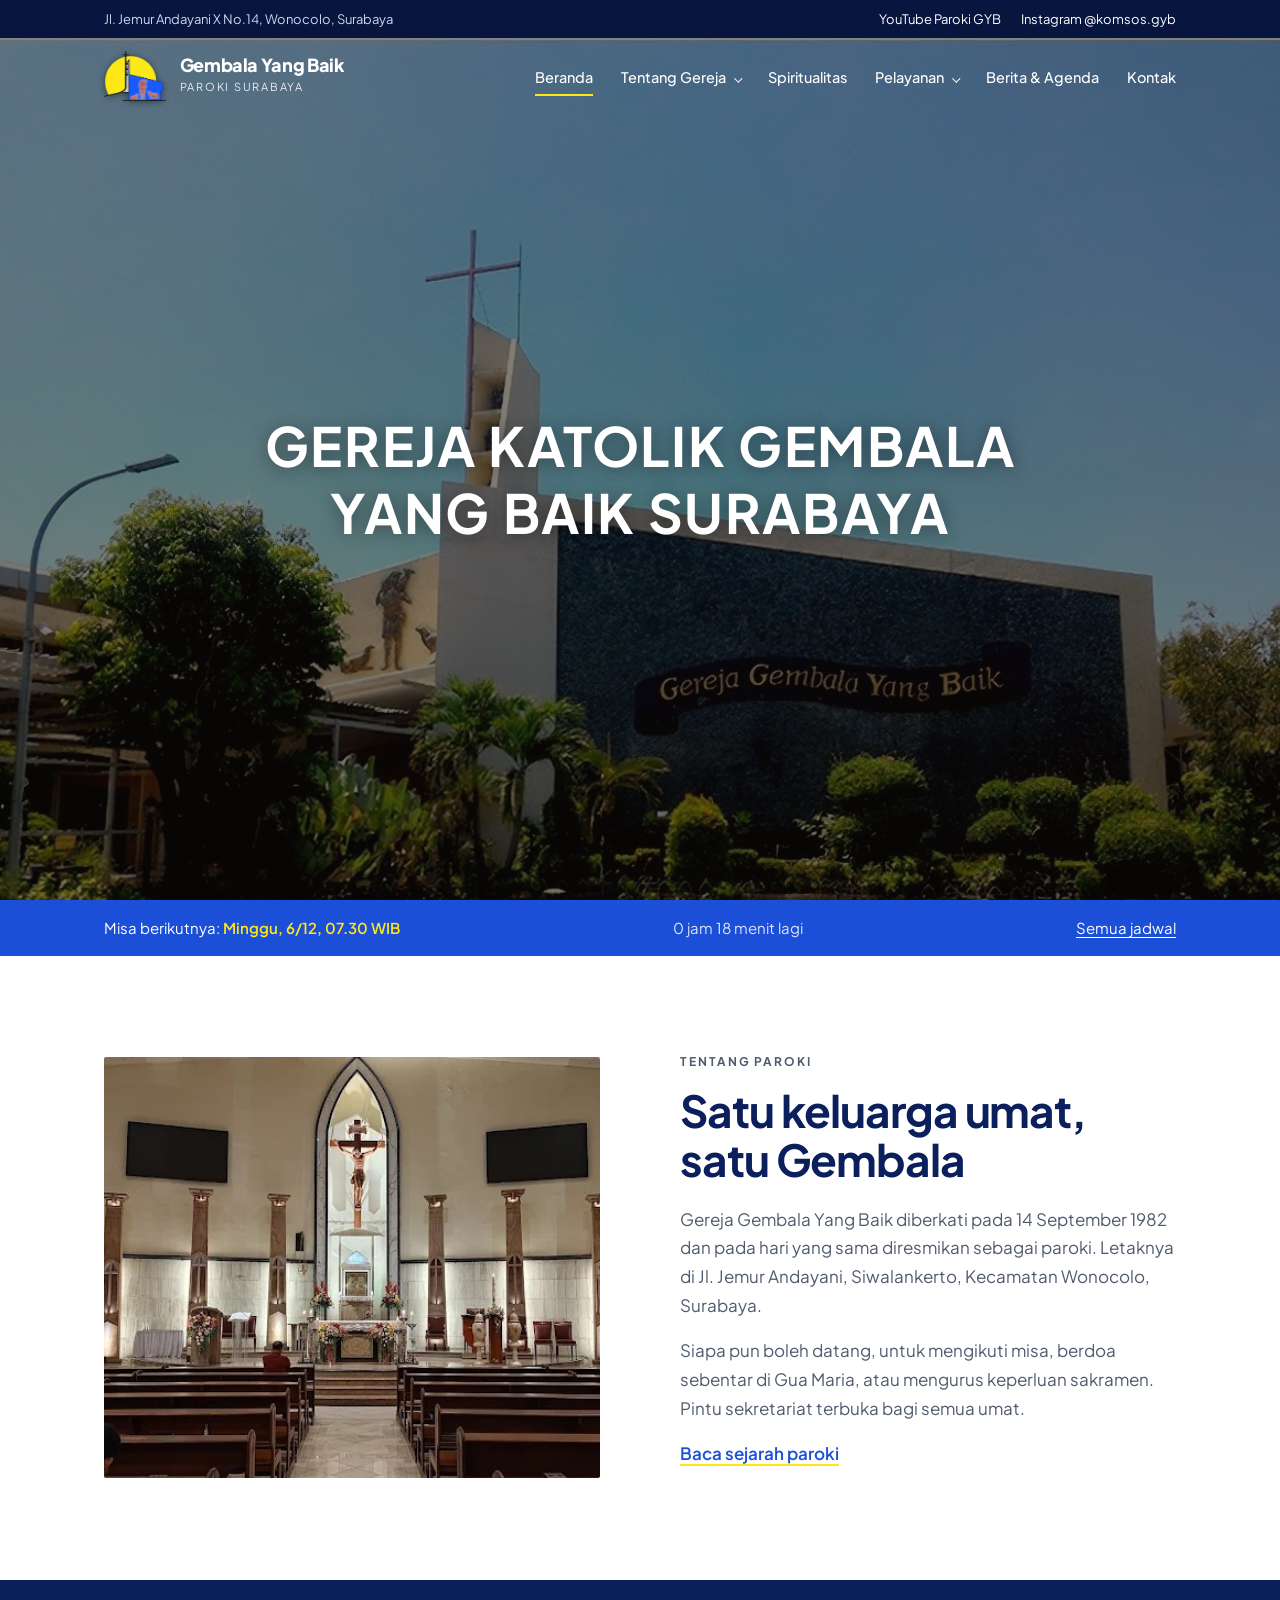
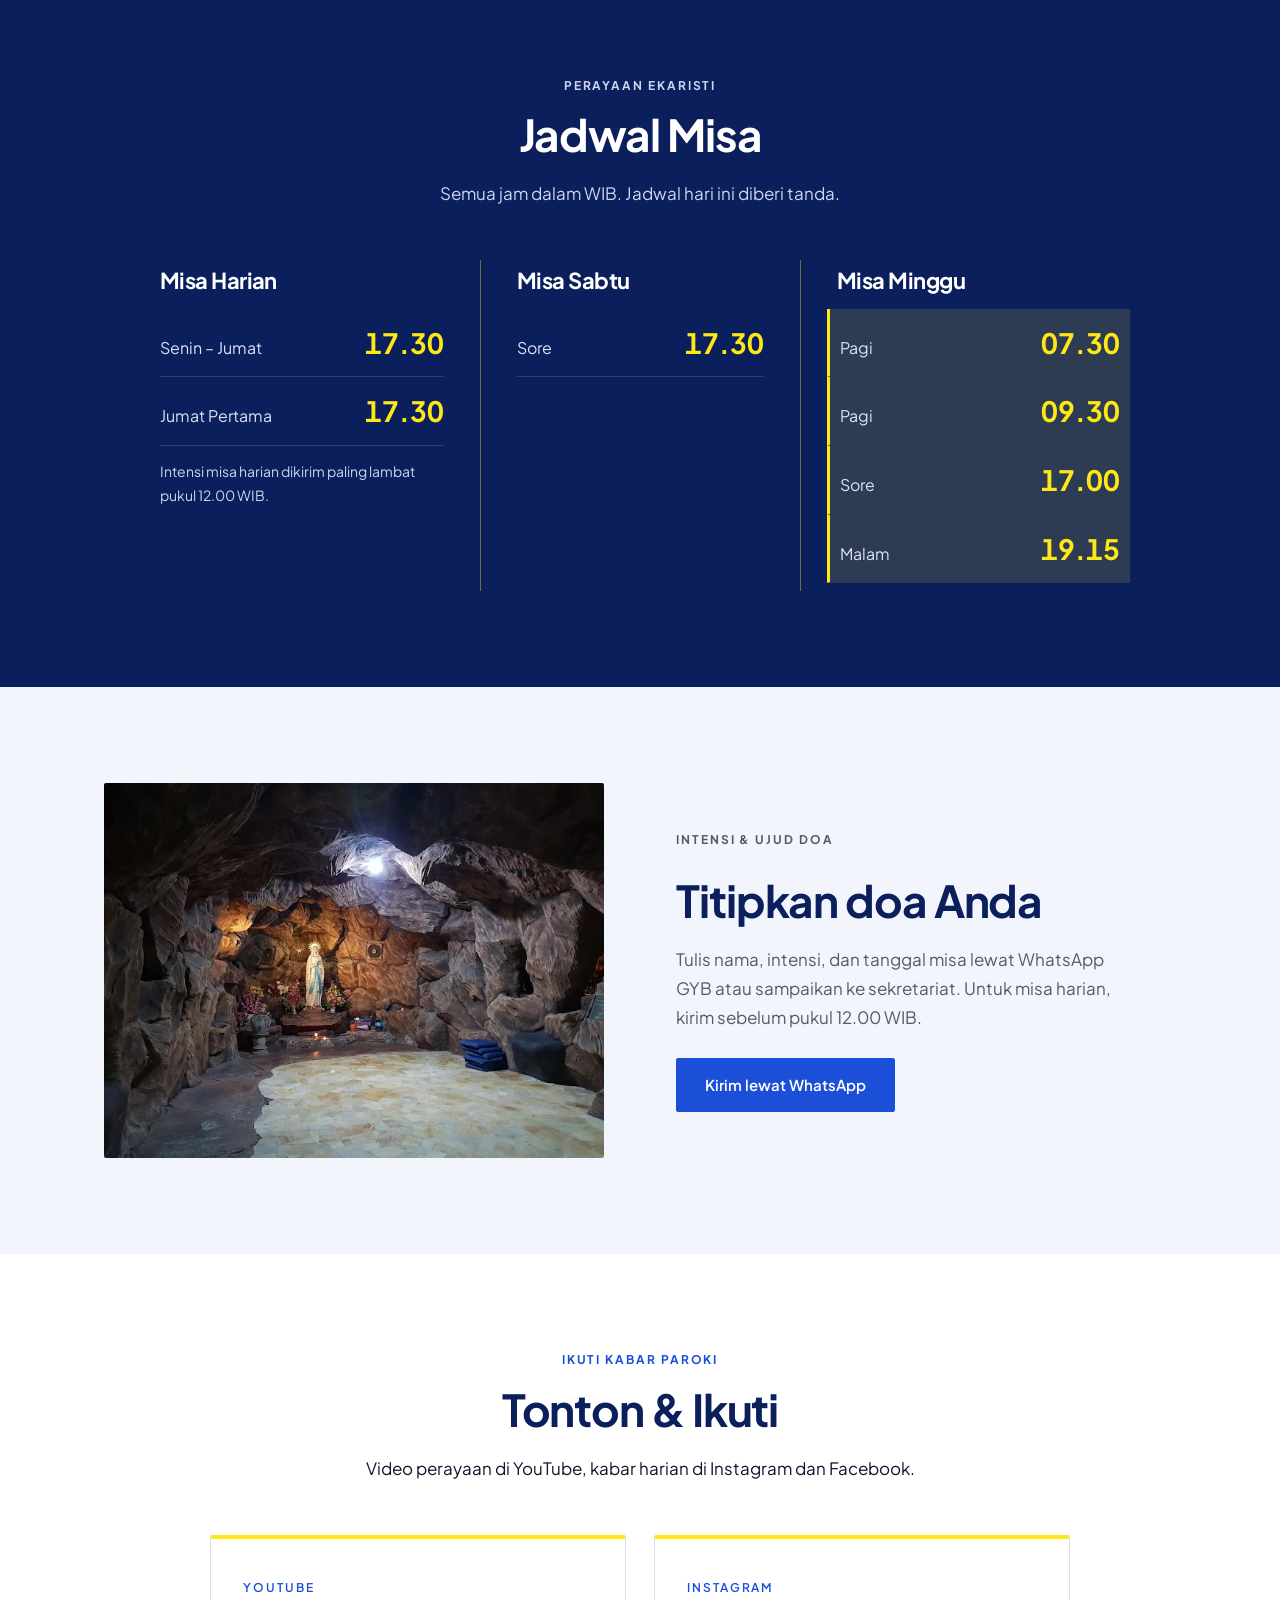
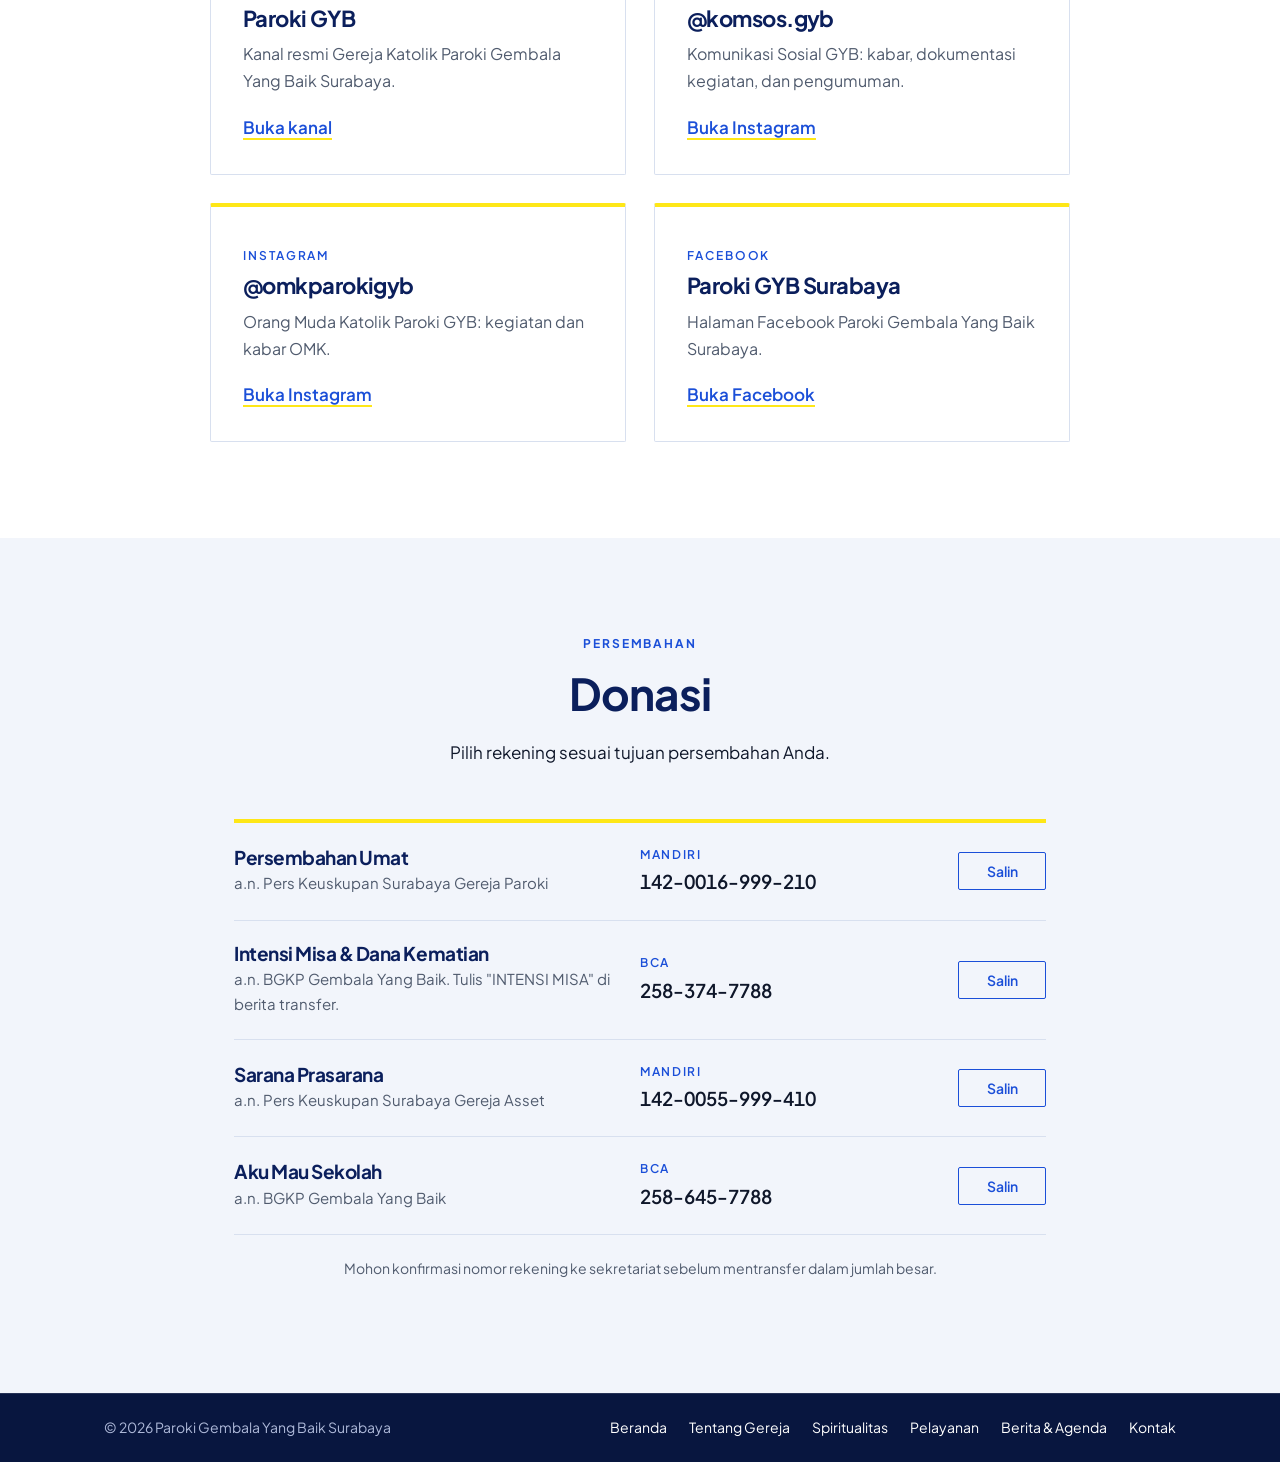
==== index.html @ 30d5506b "Website Paroki Gembala Yang Baik Surabaya Co-Authored-By: Claude Sonnet 5.5 <noreply@anthropic.com> " ====
<!DOCTYPE html>
<html lang="id">
<head>
<meta charset="utf-8">
<meta name="viewport" content="width=device-width, initial-scale=1">
<title>Paroki Gembala Yang Baik Surabaya</title>
<meta name="description" content="Gereja Paroki Gembala Yang Baik, Siwalankerto, Surabaya. Jadwal misa, romo paroki, pelayanan umat, dan kabar paroki.">
<link rel="preconnect" href="https://fonts.googleapis.com">
<link rel="preconnect" href="https://fonts.gstatic.com" crossorigin>
<link href="https://fonts.googleapis.com/css2?family=Plus+Jakarta+Sans:wght@400;500;600;700;800&display=swap" rel="stylesheet">
<link rel="stylesheet" href="css/style.css">
</head>
<body>

<div class="topbar">
  <div class="wrap">
    <span>Jl. Jemur Andayani X No.14, Wonocolo, Surabaya</span>
    <span class="soc"><a href="https://www.youtube.com/@parokigyb" target="_blank" rel="noopener">YouTube Paroki GYB</a><a href="https://www.instagram.com/komsos.gyb/" target="_blank" rel="noopener">Instagram @komsos.gyb</a></span>
  </div>
</div>

<header class="nav on-light">
  <div class="wrap">
    <a href="index.html" class="brand" aria-label="Paroki Gembala Yang Baik, ke beranda">
      <img src="images/logo.png" alt="Logo Paroki Gembala Yang Baik">
      <span><b>Gembala Yang Baik</b><small>Paroki Surabaya</small></span>
    </a>
    <button class="burger" aria-label="Buka menu" aria-expanded="false"><svg viewBox="0 0 24 24"><path fill="none" stroke="currentColor" stroke-width="1.8" d="M3 7h18M3 12h18M3 17h18"/></svg></button>
    <nav id="nav">
      <ul>
        <li><a class="l active" href="index.html">Beranda</a></li>
        <li class="has-sub">
          <a class="l" href="tentang-gereja.html">Tentang Gereja</a>
          <ul class="sub">
            <li><a href="tentang-gereja.html#romo">Romo</a></li>
            <li><a href="tentang-gereja.html#misa">Jadwal Misa</a></li>
            <li><a href="tentang-gereja.html#fasilitas">Fasilitas</a></li>
            <li><a href="tentang-gereja.html#sejarah">Sejarah</a></li>
          </ul>
        </li>
        <li><a class="l" href="spiritualitas.html">Spiritualitas</a></li>
        <li class="has-sub">
          <a class="l" href="pelayanan.html">Pelayanan</a>
          <ul class="sub">
            <li><a href="pelayanan.html#pelayanan">Pelayanan Umat</a></li>
            <li><a href="pelayanan.html#sakramen">Sakramen</a></li>
          </ul>
        </li>
        <li><a class="l" href="berita-agenda.html">Berita &amp; Agenda</a></li>
        <li><a class="l" href="kontak.html">Kontak</a></li>
      </ul>
    </nav>
  </div>
</header>

<main>
<section class="hero" data-nav="dark">
  <img class="banner" src="images/gereja.jpg" alt="Tampak depan Gereja Gembala Yang Baik dengan tulisan nama gereja di dinding batu">
  <div class="wrap">
    <h1>Gereja Katolik Gembala Yang Baik Surabaya</h1>
  </div>
</section>

<section data-nav="dark" class="next">
  <div class="wrap">
    <span>Misa berikutnya: <b id="nt">…</b></span>
    <span id="cd"></span>
    <a href="tentang-gereja.html#misa">Semua jadwal</a>
  </div>
</section>

<section data-nav="light" class="sec tentang" id="tentang">
  <div class="wrap">
    <div class="pics">
      <img src="images/hero.jpg" alt="Panti imam dan salib di Gereja Gembala Yang Baik" loading="lazy">
    </div>
    <div>
      <p class="eyebrow">Tentang paroki</p>
      <h2>Satu keluarga umat,<br>satu Gembala</h2>
      <p>Gereja Gembala Yang Baik diberkati pada 14 September 1982 dan pada hari yang sama diresmikan sebagai paroki. Letaknya di Jl. Jemur Andayani, Siwalankerto, Kecamatan Wonocolo, Surabaya.</p>
      <p>Siapa pun boleh datang, untuk mengikuti misa, berdoa sebentar di Gua Maria, atau mengurus keperluan sakramen. Pintu sekretariat terbuka bagi semua umat.</p>
      <p><a class="link" href="tentang-gereja.html#sejarah">Baca sejarah paroki</a></p>
    </div>
  </div>
</section>

<section data-nav="dark" class="sec misa" id="misa">
  <div class="wrap">
    <div class="head">
      <p class="eyebrow">Perayaan Ekaristi</p>
      <h2>Jadwal Misa</h2>
      <p>Semua jam dalam WIB. Jadwal hari ini diberi tanda.</p>
    </div>
    <div class="cols">
      <div class="col">
        <h3>Misa Harian</h3>
        <ul>
          <li data-d="1,2,3,4,5"><span>Senin – Jumat</span><b>17.30</b></li>
          <li data-d="5"><span>Jumat Pertama</span><b>17.30</b></li>
        </ul>
        <p class="n">Intensi misa harian dikirim paling lambat pukul 12.00 WIB.</p>
      </div>
      <div class="col">
        <h3>Misa Sabtu</h3>
        <ul>
          <li data-d="6"><span>Sore</span><b>17.30</b></li>
        </ul>
      </div>
      <div class="col">
        <h3>Misa Minggu</h3>
        <ul>
          <li data-d="0"><span>Pagi</span><b>07.30</b></li>
          <li data-d="0"><span>Pagi</span><b>09.30</b></li>
          <li data-d="0"><span>Sore</span><b>17.00</b></li>
          <li data-d="0"><span>Malam</span><b>19.15</b></li>
        </ul>
      </div>
    </div>
  </div>
</section>

<section data-nav="light" class="sec doa">
  <div class="wrap">
    <img src="images/gua.jpg" alt="Gua Maria di lingkungan gereja" loading="lazy">
    <div>
      <p class="eyebrow">Intensi &amp; ujud doa</p>
      <h2>Titipkan doa Anda</h2>
      <p>Tulis nama, intensi, dan tanggal misa lewat WhatsApp GYB atau sampaikan ke sekretariat. Untuk misa harian, kirim sebelum pukul 12.00 WIB.</p>
      <a class="btn" href="https://wa.me/6285158713611" target="_blank" rel="noopener">Kirim lewat WhatsApp</a>
    </div>
  </div>
</section>

<section data-nav="light" class="sec media" id="media">
  <div class="wrap">
    <div class="head">
      <p class="eyebrow">Ikuti kabar paroki</p>
      <h2>Tonton &amp; Ikuti</h2>
      <p>Video perayaan di YouTube, kabar harian di Instagram dan Facebook.</p>
    </div>
    <div class="two">
      <a class="mcard" href="https://www.youtube.com/@parokigyb" target="_blank" rel="noopener">
        <small>YouTube</small>
        <h3>Paroki GYB</h3>
        <p>Kanal resmi Gereja Katolik Paroki Gembala Yang Baik Surabaya.</p>
        <span class="link">Buka kanal</span>
      </a>
      <a class="mcard" href="https://www.instagram.com/komsos.gyb/" target="_blank" rel="noopener">
        <small>Instagram</small>
        <h3>@komsos.gyb</h3>
        <p>Komunikasi Sosial GYB: kabar, dokumentasi kegiatan, dan pengumuman.</p>
        <span class="link">Buka Instagram</span>
      </a>
      <a class="mcard" href="https://www.instagram.com/omkparokigyb/" target="_blank" rel="noopener">
        <small>Instagram</small>
        <h3>@omkparokigyb</h3>
        <p>Orang Muda Katolik Paroki GYB: kegiatan dan kabar OMK.</p>
        <span class="link">Buka Instagram</span>
      </a>
      <a class="mcard" href="https://www.facebook.com/parokigybsurabaya" target="_blank" rel="noopener">
        <small>Facebook</small>
        <h3>Paroki GYB Surabaya</h3>
        <p>Halaman Facebook Paroki Gembala Yang Baik Surabaya.</p>
        <span class="link">Buka Facebook</span>
      </a>
    </div>
  </div>
</section>
<section data-nav="light" class="sec" id="donasi">
  <div class="wrap narrow">
    <div class="head">
      <p class="eyebrow">Persembahan</p>
      <h2>Donasi</h2>
      <p>Pilih rekening sesuai tujuan persembahan Anda.</p>
    </div>
    <div class="acc">
      <div class="r">
        <div><h3>Persembahan Umat</h3><p>a.n. Pers Keuskupan Surabaya Gereja Paroki</p></div>
        <div class="no"><small>Mandiri</small>142-0016-999-210</div>
        <button data-copy="1420016999210">Salin</button>
      </div>
      <div class="r">
        <div><h3>Intensi Misa &amp; Dana Kematian</h3><p>a.n. BGKP Gembala Yang Baik. Tulis "INTENSI MISA" di berita transfer.</p></div>
        <div class="no"><small>BCA</small>258-374-7788</div>
        <button data-copy="2583747788">Salin</button>
      </div>
      <div class="r">
        <div><h3>Sarana Prasarana</h3><p>a.n. Pers Keuskupan Surabaya Gereja Asset</p></div>
        <div class="no"><small>Mandiri</small>142-0055-999-410</div>
        <button data-copy="1420055999410">Salin</button>
      </div>
      <div class="r">
        <div><h3>Aku Mau Sekolah</h3><p>a.n. BGKP Gembala Yang Baik</p></div>
        <div class="no"><small>BCA</small>258-645-7788</div>
        <button data-copy="2586457788">Salin</button>
      </div>
    </div>
    <p class="note">Mohon konfirmasi nomor rekening ke sekretariat sebelum mentransfer dalam jumlah besar.</p>
  </div>
</section>
</main>

<footer data-nav="dark">
  <div class="wrap">
    <span>© 2026 Paroki Gembala Yang Baik Surabaya</span>
    <span class="flinks"><a href="index.html">Beranda</a><a href="tentang-gereja.html">Tentang Gereja</a><a href="spiritualitas.html">Spiritualitas</a><a href="pelayanan.html">Pelayanan</a><a href="berita-agenda.html">Berita &amp; Agenda</a><a href="kontak.html">Kontak</a></span>
  </div>
</footer>


<script src="js/script.js" defer></script>
</body>
</html>
---- css/style.css ----
:root{
  --ivory:#ffffff; --cream:#f2f5fb; --blue:#1b4fd8; --navy:#0b1f5c; --navy-d:#08163f;
  --gold:#1b4fd8; --gold-l:#fee717; --ink:#0f172a; --grey:#505b6e; --rule:#d8e0ef;
  --max:1120px;
}
*{box-sizing:border-box;margin:0;padding:0}
html{scroll-behavior:smooth;scroll-padding-top:80px}
body{font-family:"Plus Jakarta Sans",system-ui,sans-serif;color:var(--ink);background:var(--ivory);line-height:1.7;font-size:17px}
img{max-width:100%;display:block}
a{color:inherit}
.wrap{max-width:var(--max);margin:0 auto;padding:0 24px}
.wrap.narrow{max-width:860px}
h1,h2,h3{font-family:"Plus Jakarta Sans",system-ui,sans-serif;font-weight:700;line-height:1.12;letter-spacing:-.025em;color:var(--navy)}
h2{font-size:clamp(30px,4vw,44px);margin-bottom:20px}
h3{font-size:22px}
p{margin-bottom:16px}
.sec{padding:96px 0}
.eyebrow{font-size:12px;font-weight:700;letter-spacing:.16em;text-transform:uppercase;color:var(--gold);margin-bottom:14px}
.head{text-align:center;max-width:560px;margin:0 auto 52px}
.btn{display:inline-block;padding:13px 28px;background:var(--blue);color:#fff;font-weight:600;font-size:15px;text-decoration:none;border:1px solid var(--blue);border-radius:2px;cursor:pointer;font-family:inherit;transition:background .2s}
.btn:hover{background:var(--navy);border-color:var(--navy)}
.btn.out{background:transparent;color:var(--blue)}
.btn.out:hover{background:var(--blue);border-color:var(--blue);color:#fff}
.link{font-weight:600;color:var(--blue);text-decoration:none;border-bottom:2px solid var(--gold-l)}
.link:hover{border-bottom-width:2px}
:focus-visible{outline:3px solid var(--gold);outline-offset:3px}

/* header */
header.nav{position:sticky;top:0;z-index:50;background:transparent;margin-bottom:-76px;transition:background .25s,box-shadow .25s}
header.nav.solid{background:rgba(27,79,216,.94);-webkit-backdrop-filter:blur(10px);backdrop-filter:blur(10px)}
header.nav .wrap{display:flex;align-items:center;justify-content:space-between;height:76px}
.brand{display:flex;align-items:center;gap:14px;text-decoration:none}
.brand img{height:50px;width:auto}
.brand b{font-family:"Plus Jakarta Sans",system-ui,sans-serif;font-weight:800;font-size:18px;letter-spacing:-.02em;line-height:1;color:var(--navy);display:block}
.brand small{display:block;font-size:11px;letter-spacing:.16em;text-transform:uppercase;color:var(--grey);margin-top:4px}
nav ul{display:flex;gap:22px;list-style:none;align-items:center}
nav a.l{font-size:14.5px;font-weight:500;text-decoration:none;padding:6px 0;border-bottom:1px solid transparent}
nav a.l:hover{border-color:var(--gold)}
nav a.don{padding:9px 20px;font-weight:700;font-size:15px;text-decoration:none;background:var(--gold-l);border:1px solid var(--gold-l);color:#0b0b0b;border-radius:2px}
nav a.don:hover{background:#0b0b0b;border-color:#0b0b0b;color:var(--gold-l)}
.burger{display:none;background:none;border:1px solid var(--rule);width:44px;height:44px;cursor:pointer;color:var(--navy);align-items:center;justify-content:center}
.burger svg{width:22px;height:22px}

/* hero */
/* next mass */
.next{background:var(--blue);color:#fff;font-size:15px}
.next .wrap{display:flex;justify-content:space-between;gap:16px;align-items:center;padding-top:15px;padding-bottom:15px;flex-wrap:wrap}
.next b{color:var(--gold-l);font-weight:600}
.next a{color:#fff;text-underline-offset:3px}
#cd{opacity:.85}

/* tentang */
.tentang .wrap{display:grid;grid-template-columns:1fr 1fr;gap:80px;align-items:center}
.tentang .pics{display:block}
.tentang .pics img{width:100%;object-fit:cover;border-radius:2px}
.tentang .pics img{aspect-ratio:4/3.4}
.tentang p{color:var(--grey);max-width:500px}

/* misa */
.misa{background:var(--navy);color:#fff}
.misa .head h2,.misa .col h3{color:#fff}
.misa .head p{color:#cdd6ee}
.cols{display:grid;grid-template-columns:repeat(3,1fr);max-width:960px;margin:0 auto}
.col{padding:8px 36px;border-left:1px solid rgba(254,231,23,.4)}
.col:first-child{border-left:0;padding-left:0}
.col:last-child{padding-right:0}
.col h3{margin-bottom:16px}
.col ul{list-style:none}
.col li{display:flex;justify-content:space-between;align-items:baseline;padding:10px 0;border-bottom:1px solid rgba(255,255,255,.15)}
.col li span{font-size:16px;color:#dbe2f5}
.col li b{font-family:"Plus Jakarta Sans",system-ui,sans-serif;font-weight:700;font-size:28px;color:var(--gold-l);font-variant-numeric:lining-nums tabular-nums}
.col li.today{background:rgba(254,231,23,.14);margin:0 -10px;padding:10px;border-bottom-color:transparent;border-left:3px solid var(--gold-l)}
.col .n{font-size:14px;color:#cdd6ee;margin:14px 0 0}

/* romo */
.romo{background:var(--cream)}
.romo-grid{display:grid;grid-template-columns:repeat(2,1fr);gap:32px;max-width:760px;margin:0 auto}
.rm{margin:0;background:#fff;border:1px solid var(--rule);border-top:4px solid var(--gold-l)}
.rm img{width:100%;aspect-ratio:4/4.6;object-fit:cover;object-position:50% 18%}
.rm figcaption{padding:20px 22px 24px}
.rm b{display:block;font-size:19px;line-height:1.3;color:var(--navy);letter-spacing:-.01em}
.rm span{display:block;font-size:14px;color:var(--grey);margin-top:6px}

/* fasilitas */
.fgrid{display:grid;grid-template-columns:repeat(3,1fr);gap:28px}
.fgrid img{width:100%;aspect-ratio:4/3;object-fit:cover;border-radius:2px;margin-bottom:16px}
.fgrid p{color:var(--grey);font-size:16px;margin:0}

/* spiritualitas */
.spirit{background:#fff}
.spirit .wrap{display:grid;grid-template-columns:1.2fr 1fr;gap:72px;align-items:start}
.spirit p{color:var(--grey)}
.prio-h{margin-bottom:16px}
.prio{list-style:none;border-top:4px solid var(--gold-l)}
.prio li{display:flex;gap:18px;align-items:baseline;padding:18px 0;border-bottom:1px solid var(--rule)}
.prio b{font-size:28px;color:var(--blue);min-width:28px}
.prio span{font-size:18px;font-weight:600;color:var(--navy)}

/* pelayanan */
.grid3{display:grid;grid-template-columns:repeat(3,1fr);gap:48px}
.grid3 article{border-top:4px solid var(--gold-l);padding-top:24px}
.grid3 h3{margin-bottom:12px}
.grid3 p{color:var(--grey);font-size:16px}

/* sejarah */
.sejarah{background:var(--cream)}
.sejarah .wrap{display:grid;grid-template-columns:.85fr 1.15fr;gap:80px}
.sejarah p{color:var(--grey);max-width:380px}
.tl{list-style:none}
.tl li{display:grid;grid-template-columns:170px 1fr;gap:24px;padding:22px 0;border-top:1px solid var(--rule)}
.tl li:last-child{border-bottom:1px solid var(--rule)}
.tl b{font-family:"Plus Jakarta Sans",system-ui,sans-serif;font-weight:700;font-size:18px;line-height:1.2;color:var(--navy)}
.tl span{color:var(--grey)}

/* doa */
.doa .wrap{display:grid;grid-template-columns:1fr 1fr;gap:72px;align-items:center}
.doa img{width:100%;aspect-ratio:4/3;object-fit:cover;border-radius:2px}
.doa p{color:var(--grey);max-width:460px;margin-bottom:26px}

/* donasi */
.acc{border-top:4px solid var(--gold-l)}
.acc .r{display:grid;grid-template-columns:1.3fr 1fr auto;gap:24px;align-items:center;padding:22px 0;border-bottom:1px solid var(--rule)}
.acc h3{font-size:19px}
.acc p{font-size:15px;color:var(--grey);margin:2px 0 0}
.acc .no{font-size:19px;font-weight:600;font-variant-numeric:tabular-nums}
.acc .no small{display:block;font-size:12px;letter-spacing:.14em;text-transform:uppercase;font-weight:600;color:var(--gold)}
.acc button{background:transparent;color:var(--blue);border:1px solid var(--blue);border-radius:2px;padding:9px 18px;font:600 14px "Plus Jakarta Sans",sans-serif;cursor:pointer;min-width:88px}
.acc button:hover{background:var(--blue);color:#fff}
.note{font-size:14px;color:var(--grey);margin-top:22px;text-align:center}

/* kontak */
.kontak{background:var(--navy-d);color:#fff}
.kontak h2,.kontak h3{color:#fff}
.kontak .wrap{display:grid;grid-template-columns:1.3fr 1fr;gap:72px}
.kontak dl{display:grid;grid-template-columns:110px 1fr;gap:12px 16px;margin-bottom:28px}
.kontak dt{color:var(--gold-l);font-weight:600}
.kontak .link{color:#fff;border-color:var(--gold-l)}
.mapbox{position:relative;min-height:380px;border:1px solid rgba(254,231,23,.4);background:#0e2358}
.mapbox iframe{display:none;width:100%;height:100%;min-height:380px;border:0}
.mapbox.live iframe{display:block}
.mapbox.live .mapfb{display:none}
.mapfb{min-height:380px;display:flex;flex-direction:column;align-items:center;justify-content:center;text-align:center;padding:32px;gap:8px;color:var(--gold-l)}
.mapfb h3{color:#fff;margin-top:6px}
.mapfb p{color:#cdd6ee;margin-bottom:12px}
.mapfb .btn{background:var(--gold-l);border-color:var(--gold-l);color:#0b0b0b;font-weight:700}
.mapfb .btn:hover{background:#fff;border-color:#fff}
.kontak dd a{color:#fff;text-underline-offset:3px}
footer{background:var(--navy-d);color:#aeb9d9;font-size:14px;border-top:1px solid rgba(255,255,255,.12);padding:22px 0}
footer .wrap{display:flex;justify-content:space-between;gap:16px;flex-wrap:wrap}
footer a{color:#fff}

@media (max-width:900px){
  .sec{padding:64px 0}
  .tentang .wrap,.sejarah .wrap,.doa .wrap,.kontak .wrap{grid-template-columns:1fr;gap:44px}
    .cols{grid-template-columns:1fr}
  .col{border-left:0;padding:22px 0;border-bottom:1px solid rgba(254,231,23,.4)}
  .col:last-child{border-bottom:0}
  .grid3{grid-template-columns:1fr;gap:36px}
  .tl li{grid-template-columns:1fr;gap:4px}
  .acc .r{grid-template-columns:1fr;gap:10px}
  .acc .r button{justify-self:start}
  
  .romo ul{gap:36px;flex-direction:column}
}
@media (max-width:480px){.wrap{padding:0 18px}.brand b{font-size:20px}.kontak dl{grid-template-columns:1fr;gap:2px 0}.kontak dd{margin-bottom:12px}}
@media (prefers-reduced-motion:reduce){html{scroll-behavior:auto}}

/* topbar */
.topbar{background:var(--navy-d);color:#cdd6ee;font-size:13px}
.topbar .wrap{display:flex;justify-content:space-between;gap:16px;padding-top:8px;padding-bottom:8px;flex-wrap:wrap}
.topbar .soc{display:flex;gap:20px}
.topbar a{color:#fff;text-decoration:none}
.topbar a:hover{text-decoration:underline;text-underline-offset:3px}

/* media */
.media{background:#fff}
.two{display:grid;grid-template-columns:1fr 1fr;gap:28px;max-width:860px;margin:0 auto}
.mcard{display:block;text-decoration:none;background:var(--ivory);border:1px solid var(--rule);border-top:4px solid var(--gold-l);padding:32px;border-radius:2px;transition:transform .2s,box-shadow .2s}
.mcard:hover{transform:translateY(-3px);box-shadow:0 10px 24px rgba(20,48,122,.12)}
.mcard small{font-size:12px;letter-spacing:.16em;text-transform:uppercase;font-weight:600;color:var(--gold)}
.mcard h3{margin:6px 0 10px}
.mcard p{color:var(--grey);font-size:16px;margin-bottom:18px}

/* tombol melayang */
.fab{position:fixed;right:20px;bottom:20px;z-index:40;background:var(--gold-l);color:#0b0b0b;text-decoration:none;font-weight:600;font-size:14px;padding:12px 20px;border-radius:999px;border:1px solid #0b0b0b;box-shadow:0 6px 18px rgba(11,31,92,.3)}
.fab:hover{background:#fff}
@media (max-width:900px){.two{grid-template-columns:1fr}.topbar .wrap>span:first-child{display:none}.topbar .wrap{justify-content:center}}
@media (prefers-reduced-motion:reduce){.mcard{transition:none}}

/* navbar transparan di atas banner */
header.nav .brand b{color:#fff}
header.nav .brand small{color:#e6ebf8}
header.nav .brand img{filter:drop-shadow(0 1px 3px rgba(0,0,0,.45))}
header.nav nav a.l{color:#fff;text-shadow:0 1px 3px rgba(0,0,0,.45)}
header.nav nav a.don{color:#0b0b0b;border-color:var(--gold-l)}
header.nav nav a.don:hover{background:#fff;border-color:#fff;color:#0b0b0b}
header.nav .burger{color:#fff;border-color:rgba(255,255,255,.7)}


@media (max-width:900px){
  .romo-grid,.fgrid,.spirit .wrap{grid-template-columns:1fr;gap:28px}
  .spirit .wrap{gap:36px}
}
@media (max-width:480px){.mapbox,.mapbox iframe{min-height:300px}}

/* navigasi rapi */
nav ul{gap:28px}
nav a.l{white-space:nowrap;text-shadow:none;padding:8px 0;border-bottom:2px solid transparent}
nav a.l:hover{border-bottom-color:rgba(254,231,23,.7)}
nav a.l.active{border-bottom-color:var(--gold-l)}
nav a.don{white-space:nowrap}
@media (max-width:1080px){
  .burger{display:flex}
  nav{position:absolute;left:0;right:0;top:76px;background:var(--navy-d);display:none;box-shadow:0 12px 24px rgba(0,0,0,.25)}
  nav.open{display:block}
  nav ul{flex-direction:column;align-items:stretch;gap:0;padding:6px 24px 22px}
  nav a.l,header.nav nav a.l{display:block;padding:15px 0;border-bottom:1px solid rgba(255,255,255,.14);color:#fff}
  nav a.l.active{border-bottom-color:rgba(255,255,255,.14);color:var(--gold-l)}
  nav a.don{display:block;margin-top:18px;text-align:center}
}
header.nav nav a.l{text-shadow:none}

/* dropdown */
nav li.has-sub{position:relative}
nav li.has-sub>a.l::after{content:"";display:inline-block;margin-left:8px;border:solid currentColor;border-width:0 1.6px 1.6px 0;padding:2.4px;transform:rotate(45deg) translateY(-2px)}
nav .sub{position:absolute;top:100%;left:-18px;min-width:210px;background:var(--navy-d);list-style:none;padding:8px 0;display:none;border-top:3px solid var(--gold-l);box-shadow:0 14px 28px rgba(0,0,0,.28)}
nav li.has-sub:hover>.sub,nav li.has-sub:focus-within>.sub{display:block}
nav .sub a{display:block;padding:11px 22px;color:#fff;text-decoration:none;font-size:14.5px;white-space:nowrap}
nav .sub a:hover,nav .sub a:focus-visible{background:rgba(255,255,255,.1);color:var(--gold-l)}

/* sakramen */
.sgrid{display:grid;grid-template-columns:repeat(4,1fr);gap:28px}
.sgrid article{border-top:4px solid var(--gold-l);padding-top:22px}
.sgrid h3{margin-bottom:10px;font-size:20px}
.sgrid p{color:var(--grey);font-size:16px;margin-bottom:14px}
.sakramen{background:#fff}
@media (max-width:1080px){
  nav{background:var(--navy)}
  nav li.has-sub>a.l::after{display:none}
  nav .sub{position:static;display:block;background:none;border:0;box-shadow:none;padding:0 0 6px 16px;min-width:0}
  nav .sub a{padding:11px 0;font-size:14px;color:#d6defa;border-bottom:1px solid rgba(255,255,255,.1)}
  nav li.has-sub>a.l{border-bottom:0;padding-bottom:6px}
}
@media (max-width:900px){.sgrid{grid-template-columns:1fr 1fr;gap:32px 24px}}
@media (max-width:560px){.sgrid{grid-template-columns:1fr}}

/* selang-seling latar bagian */
.pelayanan,.doa,#donasi{background:var(--cream)}

/* ruang adorasi */
.adorasi{margin-top:64px;background:var(--navy);color:#fff;display:grid;grid-template-columns:280px 1.4fr 1fr;gap:48px;padding:48px;border-top:4px solid var(--gold-l)}
.adorasi .eyebrow{color:var(--gold-l)}
.adorasi h3{color:#fff;font-size:28px;margin-bottom:16px}
.adorasi .verse{font-size:18px;line-height:1.6;color:#e3e9fb;border-left:3px solid var(--gold-l);padding-left:18px;margin-bottom:26px}
.adorasi cite{display:block;font-style:normal;font-size:14px;font-weight:600;color:var(--gold-l);margin-top:6px}
.adorasi h4{font-size:13px;letter-spacing:.14em;text-transform:uppercase;color:var(--gold-l);margin-bottom:10px}
.rules{margin-left:20px;color:#dbe2f5}
.rules li{padding:4px 0 4px 6px}
.adinfo{align-self:center;display:grid;gap:6px}
.adinfo dt{font-size:13px;letter-spacing:.14em;text-transform:uppercase;font-weight:700;color:var(--gold-l)}
.adinfo dd{font-size:16px;color:#dbe2f5;padding-bottom:18px;margin-bottom:6px;border-bottom:1px solid rgba(255,255,255,.18)}
.adinfo dd:last-child{border:0;margin:0;padding:0}
.adinfo dd b{font-size:26px;color:#fff;letter-spacing:-.01em}
@media (max-width:900px){.adorasi{grid-template-columns:1fr;gap:32px;padding:32px 24px}}

/* ===== navbar adaptif: transparan, warna mengikuti halaman di bawahnya ===== */
html{scroll-padding-top:96px}
header.nav{background:var(--nav-bg,transparent);transition:background .3s ease,color .3s ease}
header.nav.scrolled{-webkit-backdrop-filter:blur(10px);backdrop-filter:blur(10px)}
header.nav.on-light .brand b{color:var(--navy)}
header.nav.on-light .brand small{color:var(--grey)}
header.nav.on-light .brand img{filter:none}
header.nav.on-light .burger{color:var(--navy);border-color:rgba(11,31,92,.35)}
@media (min-width:1081px){
  header.nav.on-light nav a.l{color:var(--navy)}
  header.nav.on-light nav a.l:hover{border-bottom-color:var(--blue)}
  header.nav.on-light nav a.l.active{border-bottom-color:var(--blue)}
}
header.nav.open{background:var(--navy)}
header.nav.open .brand b{color:#fff}
header.nav.open .brand small{color:#cdd6ee}
header.nav.open .burger{color:#fff;border-color:rgba(255,255,255,.6)}

/* header halaman dalam */
.pagehero{background:var(--blue);color:#fff;padding:calc(76px + 56px) 0 52px;border-bottom:4px solid var(--gold-l)}
.pagehero .crumb{font-size:13px;font-weight:600;letter-spacing:.04em;color:#d6defa;margin-bottom:12px}
.pagehero .crumb a{color:#fff;text-decoration:none;border-bottom:1px solid rgba(255,255,255,.4)}
.pagehero .crumb span{margin:0 6px;opacity:.7}
.pagehero h1{color:#fff;font-size:clamp(36px,5.2vw,58px);margin-bottom:12px}
.pagehero .pdesc{max-width:560px;font-size:18px;color:#e3e9fb;margin:0}
.chips{display:flex;flex-wrap:wrap;gap:10px;margin-top:26px}
.chips a{padding:9px 18px;border:1px solid rgba(255,255,255,.55);color:#fff;text-decoration:none;font-size:14px;font-weight:600;border-radius:2px}
.chips a:hover{background:var(--gold-l);border-color:var(--gold-l);color:#0b0b0b}
footer .flinks{display:flex;flex-wrap:wrap;gap:6px 22px}
footer .flinks a{text-decoration:none;color:#fff}
footer .flinks a:hover{text-decoration:underline}

.kontak .sub-note{font-size:13px;color:#aeb9d9}

/* hero layar penuh dengan judul di tengah */
.hero{position:relative;display:flex;align-items:center;justify-content:center;text-align:center;min-height:max(540px,calc(100vh - 38px));background:#1a120a;overflow:hidden}
.hero .banner{position:absolute;inset:0;width:100%;height:100%;object-fit:cover;object-position:50% 70%}
.hero::before{content:"";position:absolute;inset:0;z-index:1;background:linear-gradient(rgba(14,10,7,.5),rgba(14,10,7,.55))}
.hero .wrap{position:relative;z-index:2;padding-top:110px;padding-bottom:90px}
.hero h1{color:#fff;font-size:clamp(28px,4.4vw,54px);text-transform:uppercase;letter-spacing:.03em;line-height:1.25;text-wrap:balance;max-width:1000px;margin:0 auto;text-shadow:0 2px 18px rgba(0,0,0,.4)}
@media (max-width:900px){.hero .banner{object-position:68% 70%}.hero{min-height:520px}.hero h1{letter-spacing:.015em}}

/* berita & agenda */
.ber{background:var(--cream)}
.evlist{display:grid;gap:16px;max-width:860px;margin:0 auto}
.ev{display:grid;grid-template-columns:84px 1fr;gap:24px;align-items:start;padding:22px;background:#fff;border:1px solid var(--rule);border-left:4px solid var(--gold-l)}
.ev .dt{text-align:center;background:var(--blue);color:#fff;padding:10px 4px;border-radius:2px}
.ev .dt b{display:block;font-size:30px;line-height:1.05}
.ev .dt span{display:block;font-size:12px;letter-spacing:.12em;text-transform:uppercase;font-weight:700}
.ev .dt i{display:block;font-style:normal;font-size:11px;opacity:.8}
.past .ev .dt{background:#5b6b95}
.ev h3{font-size:20px;margin-bottom:4px}
.ev .meta{font-size:14px;font-weight:600;color:var(--blue);margin:0 0 6px}
.ev .desc{font-size:16px;color:var(--grey);margin:0}
.newsgrid{display:grid;grid-template-columns:repeat(3,1fr);gap:24px}
.news{background:#fff;border:1px solid var(--rule);border-top:4px solid var(--gold-l);padding:26px}
.news small{font-size:12px;font-weight:700;letter-spacing:.1em;text-transform:uppercase;color:var(--blue)}
.news h3{font-size:20px;margin:8px 0 10px}
.news p{color:var(--grey);font-size:16px}
.empty{max-width:640px;margin:0 auto;text-align:center;padding:36px 28px;background:#fff;border:1px dashed #b9c4de}
.empty h3{font-size:22px;margin-bottom:8px}
.empty p{color:var(--grey);margin-bottom:18px}
.erow{display:flex;flex-wrap:wrap;justify-content:center;gap:10px 26px}
@media (max-width:900px){.newsgrid{grid-template-columns:1fr}.ev{grid-template-columns:70px 1fr;gap:16px;padding:18px}}

.adimg{width:100%;aspect-ratio:3/4;object-fit:cover;border:1px solid rgba(254,231,23,.5)}
@media (max-width:900px){.adorasi .adimg{max-width:320px}}
.grid3:has(> article:nth-child(2):last-child){grid-template-columns:repeat(2,1fr)}
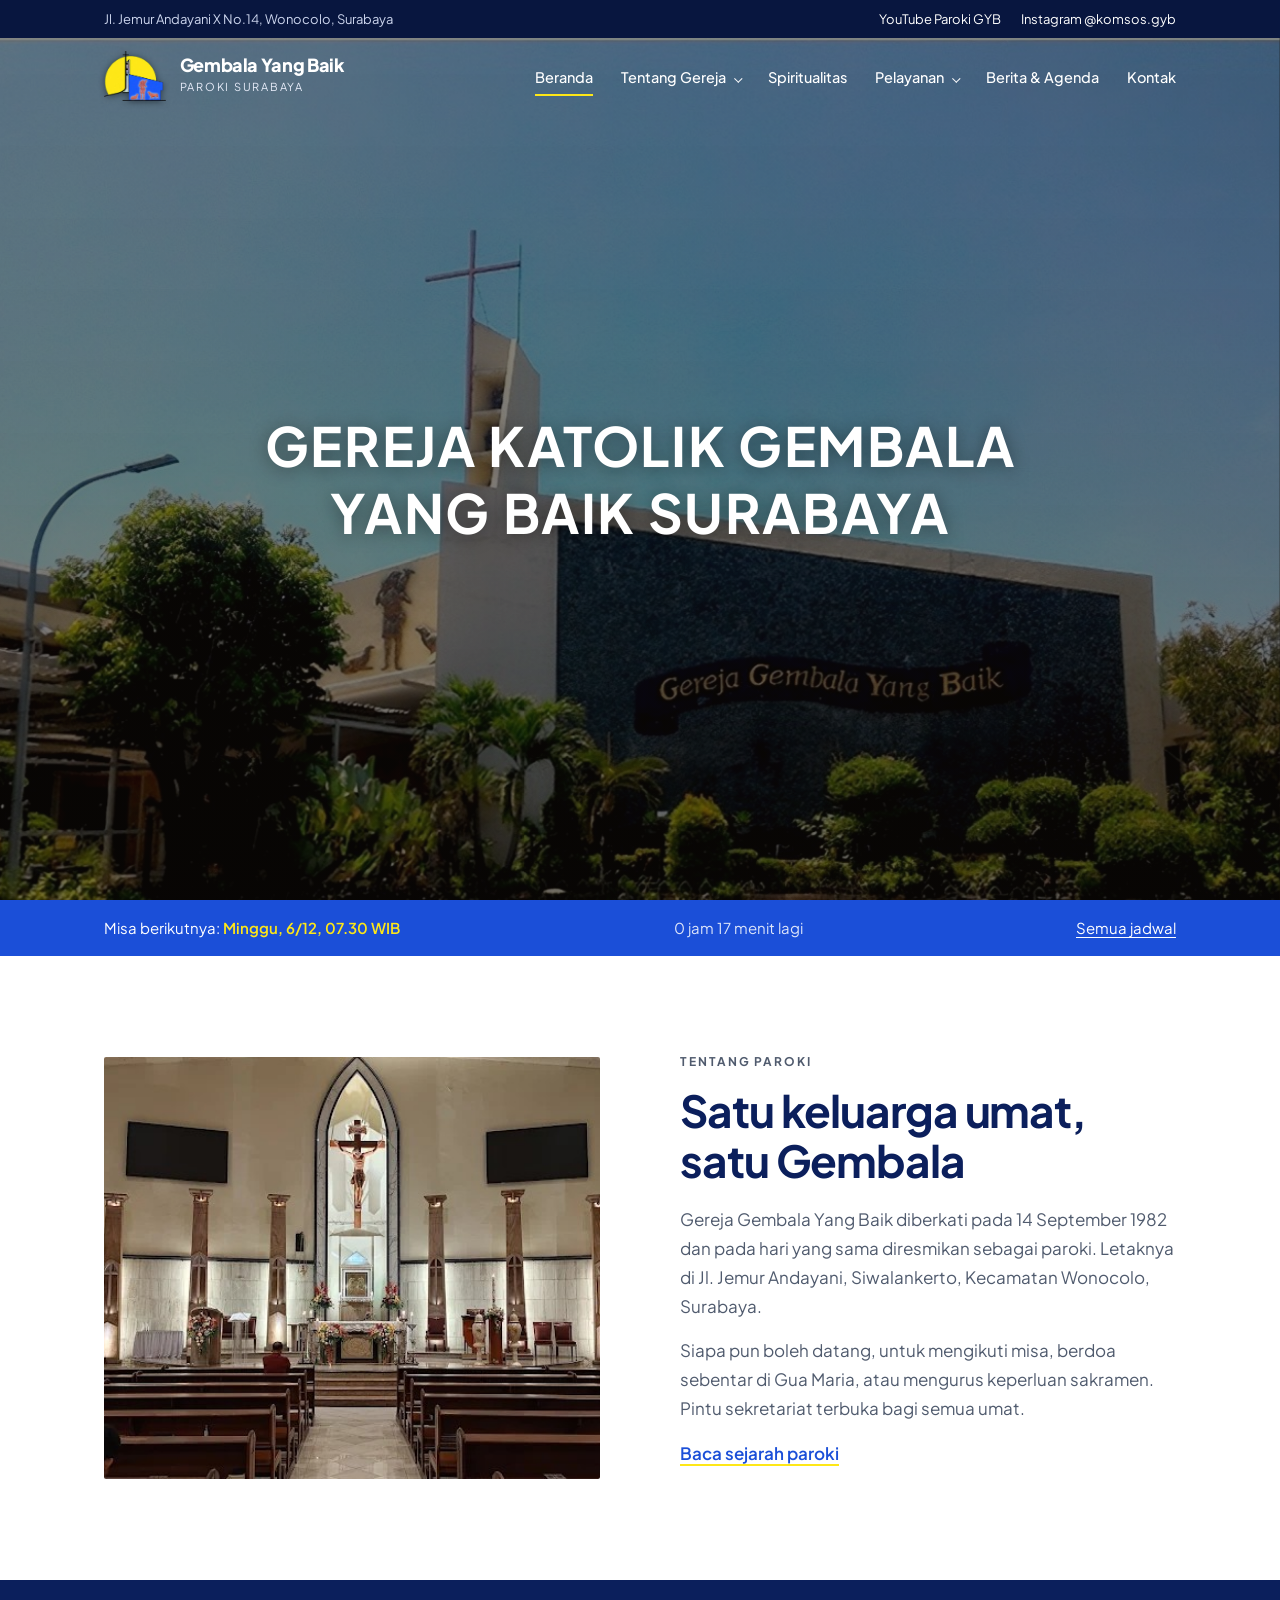
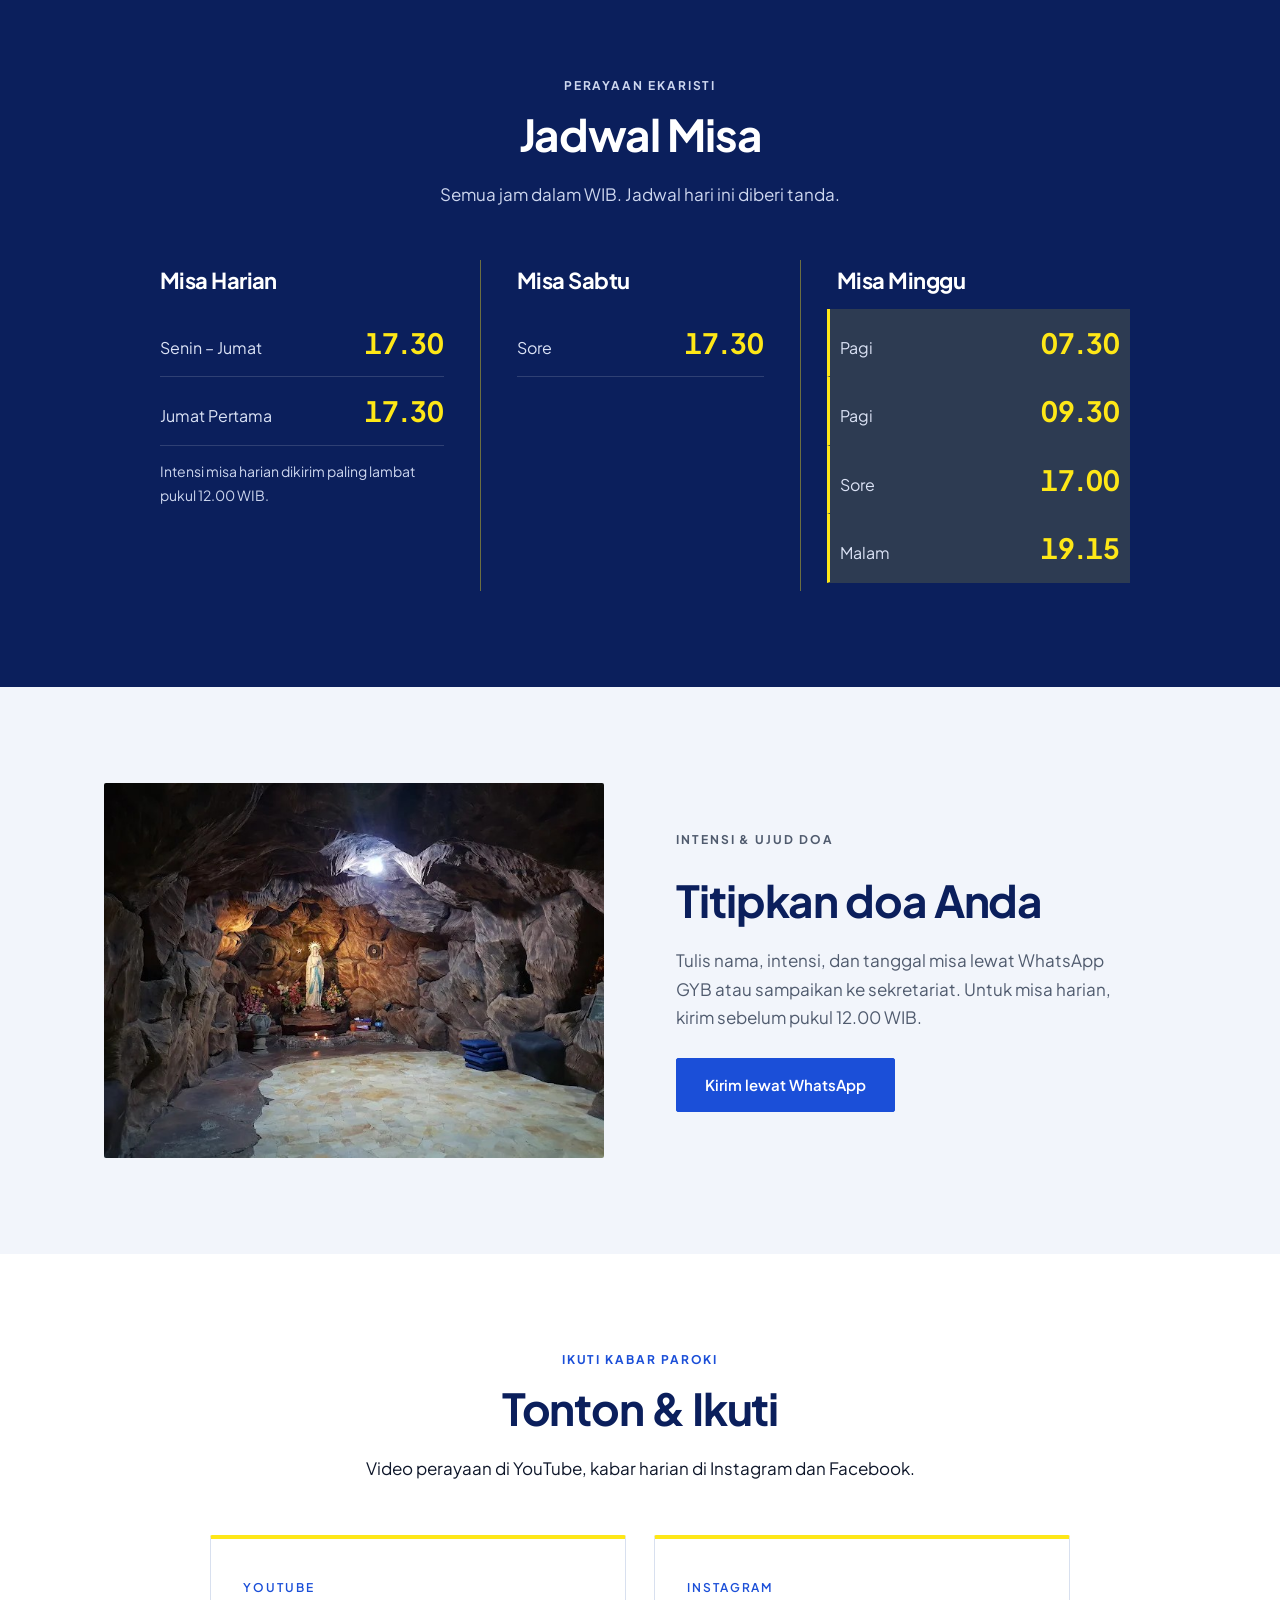
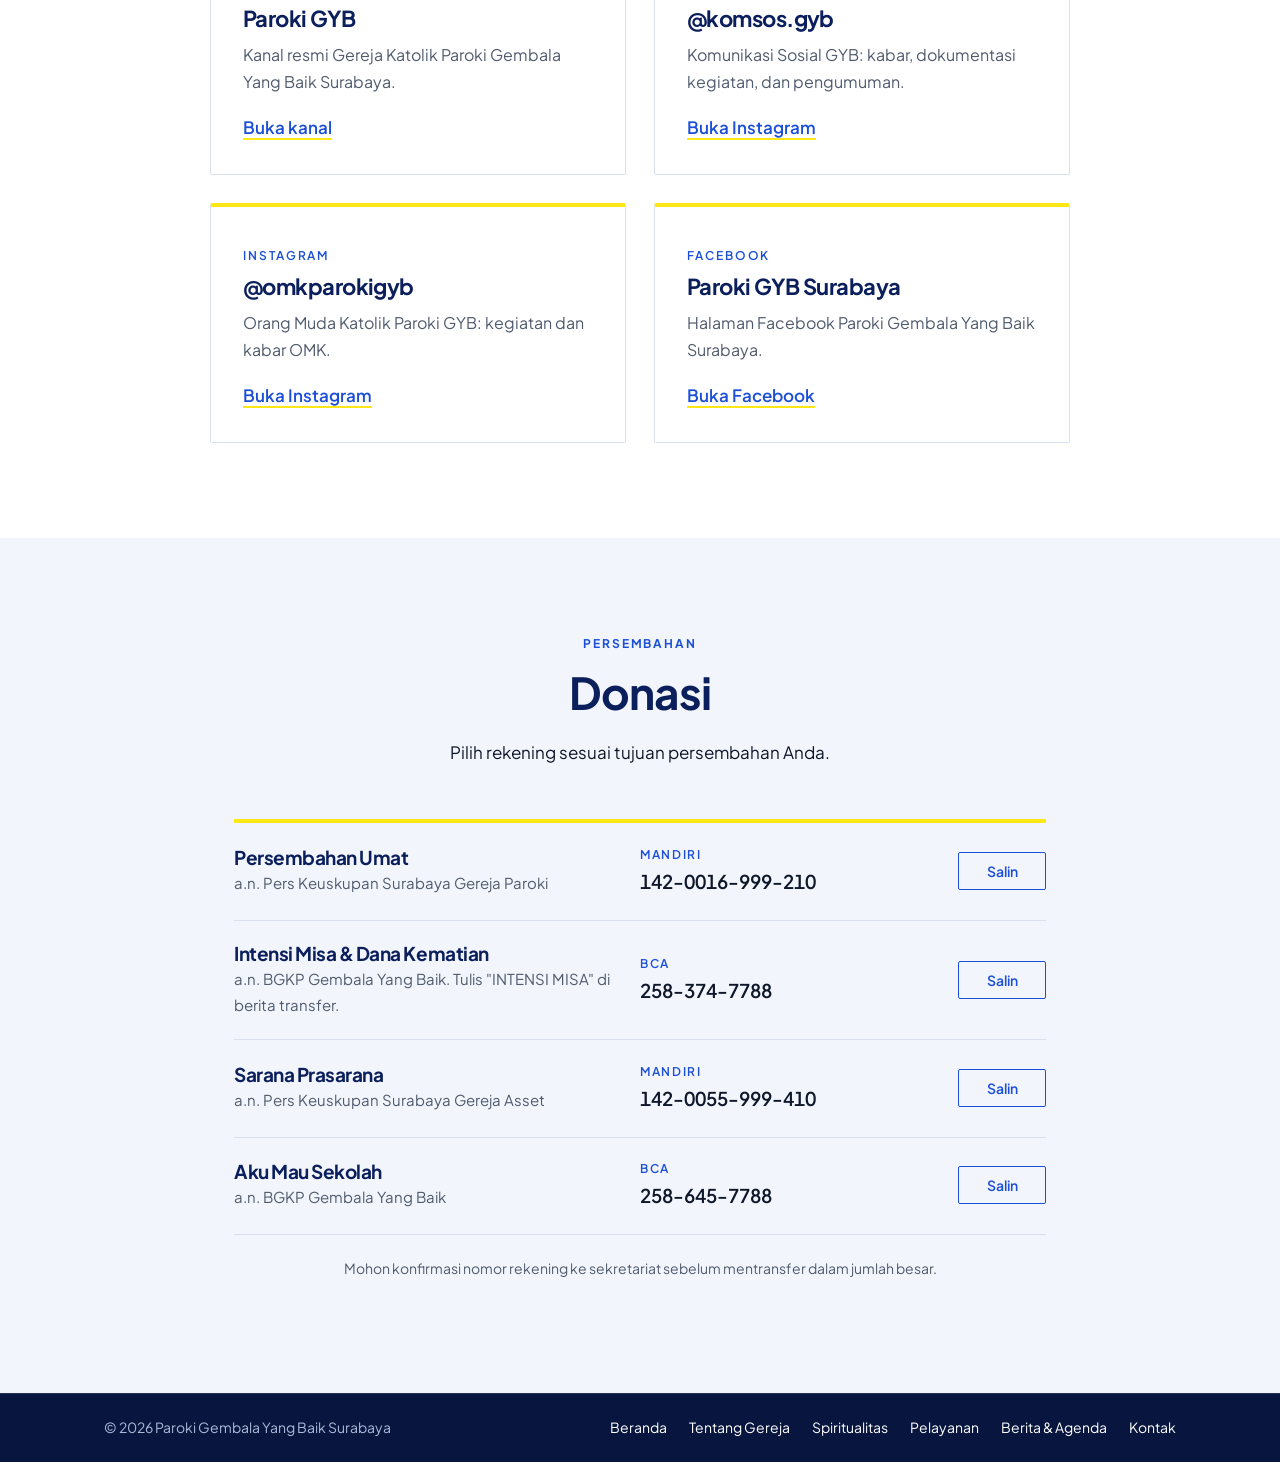
==== commit 087f53e7: "Tambah animasi halus (muncul saat digulir, hero, hover, menu) Co-Authored-By: Claude Sonnet 5.5 <nor" ====
--- a/index.html
+++ b/index.html
@@ -55,7 +55,7 @@
 
 <main>
 <section class="hero" data-nav="dark">
-  <img class="banner" src="images/gereja.jpg" alt="Tampak depan Gereja Gembala Yang Baik dengan tulisan nama gereja di dinding batu">
+  <img class="banner" id="bnr" src="images/gereja.jpg" alt="Tampak depan Gereja Gembala Yang Baik dengan tulisan nama gereja di dinding batu">
   <div class="wrap">
     <h1>Gereja Katolik Gembala Yang Baik Surabaya</h1>
   </div>
@@ -72,7 +72,7 @@
 <section data-nav="light" class="sec tentang" id="tentang">
   <div class="wrap">
     <div class="pics">
-      <img src="images/hero.jpg" alt="Panti imam dan salib di Gereja Gembala Yang Baik" loading="lazy">
+      <img id="fotoTentang" src="images/hero.jpg" alt="Panti imam dan salib di Gereja Gembala Yang Baik" loading="lazy">
     </div>
     <div>
       <p class="eyebrow">Tentang paroki</p>
@@ -91,37 +91,13 @@
       <h2>Jadwal Misa</h2>
       <p>Semua jam dalam WIB. Jadwal hari ini diberi tanda.</p>
     </div>
-    <div class="cols">
-      <div class="col">
-        <h3>Misa Harian</h3>
-        <ul>
-          <li data-d="1,2,3,4,5"><span>Senin – Jumat</span><b>17.30</b></li>
-          <li data-d="5"><span>Jumat Pertama</span><b>17.30</b></li>
-        </ul>
-        <p class="n">Intensi misa harian dikirim paling lambat pukul 12.00 WIB.</p>
-      </div>
-      <div class="col">
-        <h3>Misa Sabtu</h3>
-        <ul>
-          <li data-d="6"><span>Sore</span><b>17.30</b></li>
-        </ul>
-      </div>
-      <div class="col">
-        <h3>Misa Minggu</h3>
-        <ul>
-          <li data-d="0"><span>Pagi</span><b>07.30</b></li>
-          <li data-d="0"><span>Pagi</span><b>09.30</b></li>
-          <li data-d="0"><span>Sore</span><b>17.00</b></li>
-          <li data-d="0"><span>Malam</span><b>19.15</b></li>
-        </ul>
-      </div>
-    </div>
+    <div class="cols" id="misaCols"></div>
   </div>
 </section>
 
 <section data-nav="light" class="sec doa">
   <div class="wrap">
-    <img src="images/gua.jpg" alt="Gua Maria di lingkungan gereja" loading="lazy">
+    <img id="fotoDoa" src="images/gua.jpg" alt="Gua Maria di lingkungan gereja" loading="lazy">
     <div>
       <p class="eyebrow">Intensi &amp; ujud doa</p>
       <h2>Titipkan doa Anda</h2>
@@ -173,29 +149,8 @@
       <h2>Donasi</h2>
       <p>Pilih rekening sesuai tujuan persembahan Anda.</p>
     </div>
-    <div class="acc">
-      <div class="r">
-        <div><h3>Persembahan Umat</h3><p>a.n. Pers Keuskupan Surabaya Gereja Paroki</p></div>
-        <div class="no"><small>Mandiri</small>142-0016-999-210</div>
-        <button data-copy="1420016999210">Salin</button>
-      </div>
-      <div class="r">
-        <div><h3>Intensi Misa &amp; Dana Kematian</h3><p>a.n. BGKP Gembala Yang Baik. Tulis "INTENSI MISA" di berita transfer.</p></div>
-        <div class="no"><small>BCA</small>258-374-7788</div>
-        <button data-copy="2583747788">Salin</button>
-      </div>
-      <div class="r">
-        <div><h3>Sarana Prasarana</h3><p>a.n. Pers Keuskupan Surabaya Gereja Asset</p></div>
-        <div class="no"><small>Mandiri</small>142-0055-999-410</div>
-        <button data-copy="1420055999410">Salin</button>
-      </div>
-      <div class="r">
-        <div><h3>Aku Mau Sekolah</h3><p>a.n. BGKP Gembala Yang Baik</p></div>
-        <div class="no"><small>BCA</small>258-645-7788</div>
-        <button data-copy="2586457788">Salin</button>
-      </div>
-    </div>
-    <p class="note">Mohon konfirmasi nomor rekening ke sekretariat sebelum mentransfer dalam jumlah besar.</p>
+    <div class="acc" id="accList"></div>
+    <p class="note" id="accNote"></p>
   </div>
 </section>
 </main>
@@ -208,6 +163,9 @@
 </footer>
 
 
+<script src="js/data.js" defer></script>
+<script src="js/render.js" defer></script>
 <script src="js/script.js" defer></script>
+<script src="js/motion.js" defer></script>
 </body>
 </html>
--- a/css/style.css
+++ b/css/style.css
@@ -331,3 +331,41 @@
 .adimg{width:100%;aspect-ratio:3/4;object-fit:cover;border:1px solid rgba(254,231,23,.5)}
 @media (max-width:900px){.adorasi .adimg{max-width:320px}}
 .grid3:has(> article:nth-child(2):last-child){grid-template-columns:repeat(2,1fr)}
+
+/* ===== Gerak halus ===== */
+:root{--ease:cubic-bezier(.22,.61,.36,1)}
+/* muncul saat digulir (kelas .rv ditambahkan oleh js/motion.js) */
+.rv{opacity:0;transform:translateY(22px);transition:opacity .7s var(--ease),transform .7s var(--ease);transition-delay:var(--d,0ms);will-change:opacity,transform}
+.rv.in{opacity:1;transform:none}
+/* pembuka halaman */
+@keyframes fadeUp{from{opacity:0;transform:translateY(18px)}to{opacity:1;transform:none}}
+@keyframes bannerIn{from{transform:scale(1.07)}to{transform:scale(1)}}
+.hero .banner{animation:bannerIn 2.6s var(--ease) both}
+.hero h1{animation:fadeUp .9s var(--ease) .15s both}
+.pagehero .crumb{animation:fadeUp .7s var(--ease) both}
+.pagehero h1{animation:fadeUp .8s var(--ease) .08s both}
+.pagehero .pdesc,.pagehero .chips{animation:fadeUp .8s var(--ease) .18s both}
+/* sentuhan kursor */
+.btn,.link,.fab,nav a,.chips a{transition:background-color .25s var(--ease),color .25s var(--ease),border-color .25s var(--ease),transform .25s var(--ease)}
+.btn:hover{transform:translateY(-2px)}
+.rm,.fgrid article,.ev,.news,.grid3 article{transition:opacity .7s var(--ease),transform .45s var(--ease),box-shadow .35s var(--ease);transition-delay:var(--d,0ms)}
+.rm:hover,.ev:hover,.news:hover{transform:translateY(-4px);box-shadow:0 14px 30px rgba(20,48,122,.12)}
+.rm{overflow:hidden}
+.rm img,.fgrid img,.tentang .pics img,.doa img{transition:transform .8s var(--ease)}
+.rm:hover img{transform:scale(1.04)}
+.fgrid article{overflow:hidden}
+.fgrid article:hover img{transform:scale(1.03)}
+.acc .r{transition:background-color .25s var(--ease)}
+.acc .r:hover{background:rgba(27,79,216,.05)}
+.col li{transition:background-color .25s var(--ease)}
+/* menu turun */
+@media (min-width:1081px){
+  nav .sub{display:block;opacity:0;visibility:hidden;transform:translateY(8px);transition:opacity .22s var(--ease),transform .22s var(--ease),visibility 0s linear .22s}
+  nav li.has-sub:hover>.sub,nav li.has-sub:focus-within>.sub{opacity:1;visibility:visible;transform:none;transition-delay:0s}
+}
+@media (prefers-reduced-motion:reduce){
+  .rv{opacity:1;transform:none;transition:none}
+  .hero .banner,.hero h1,.pagehero .crumb,.pagehero h1,.pagehero .pdesc,.pagehero .chips{animation:none}
+  .rm,.fgrid article,.ev,.news,.grid3 article,.rm img,.fgrid img,.btn{transition:none}
+  nav .sub{transition:none}
+}
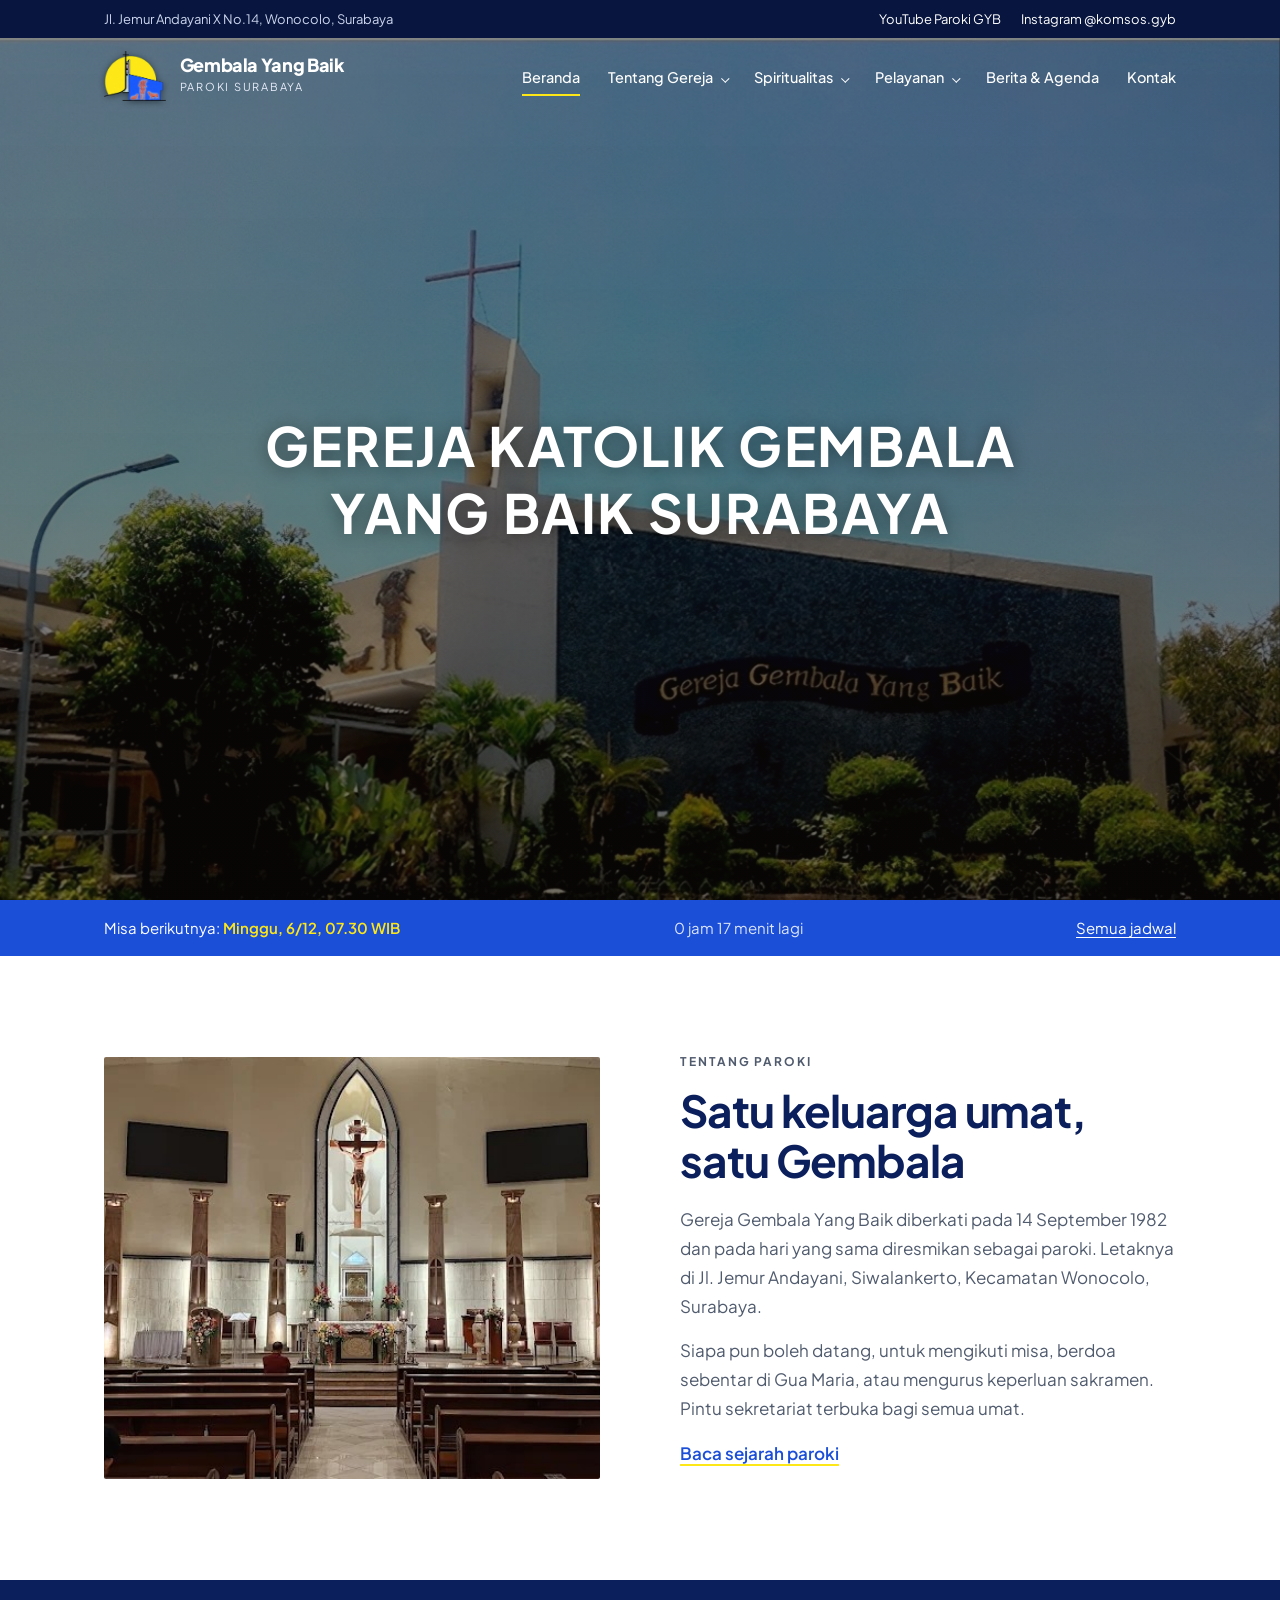
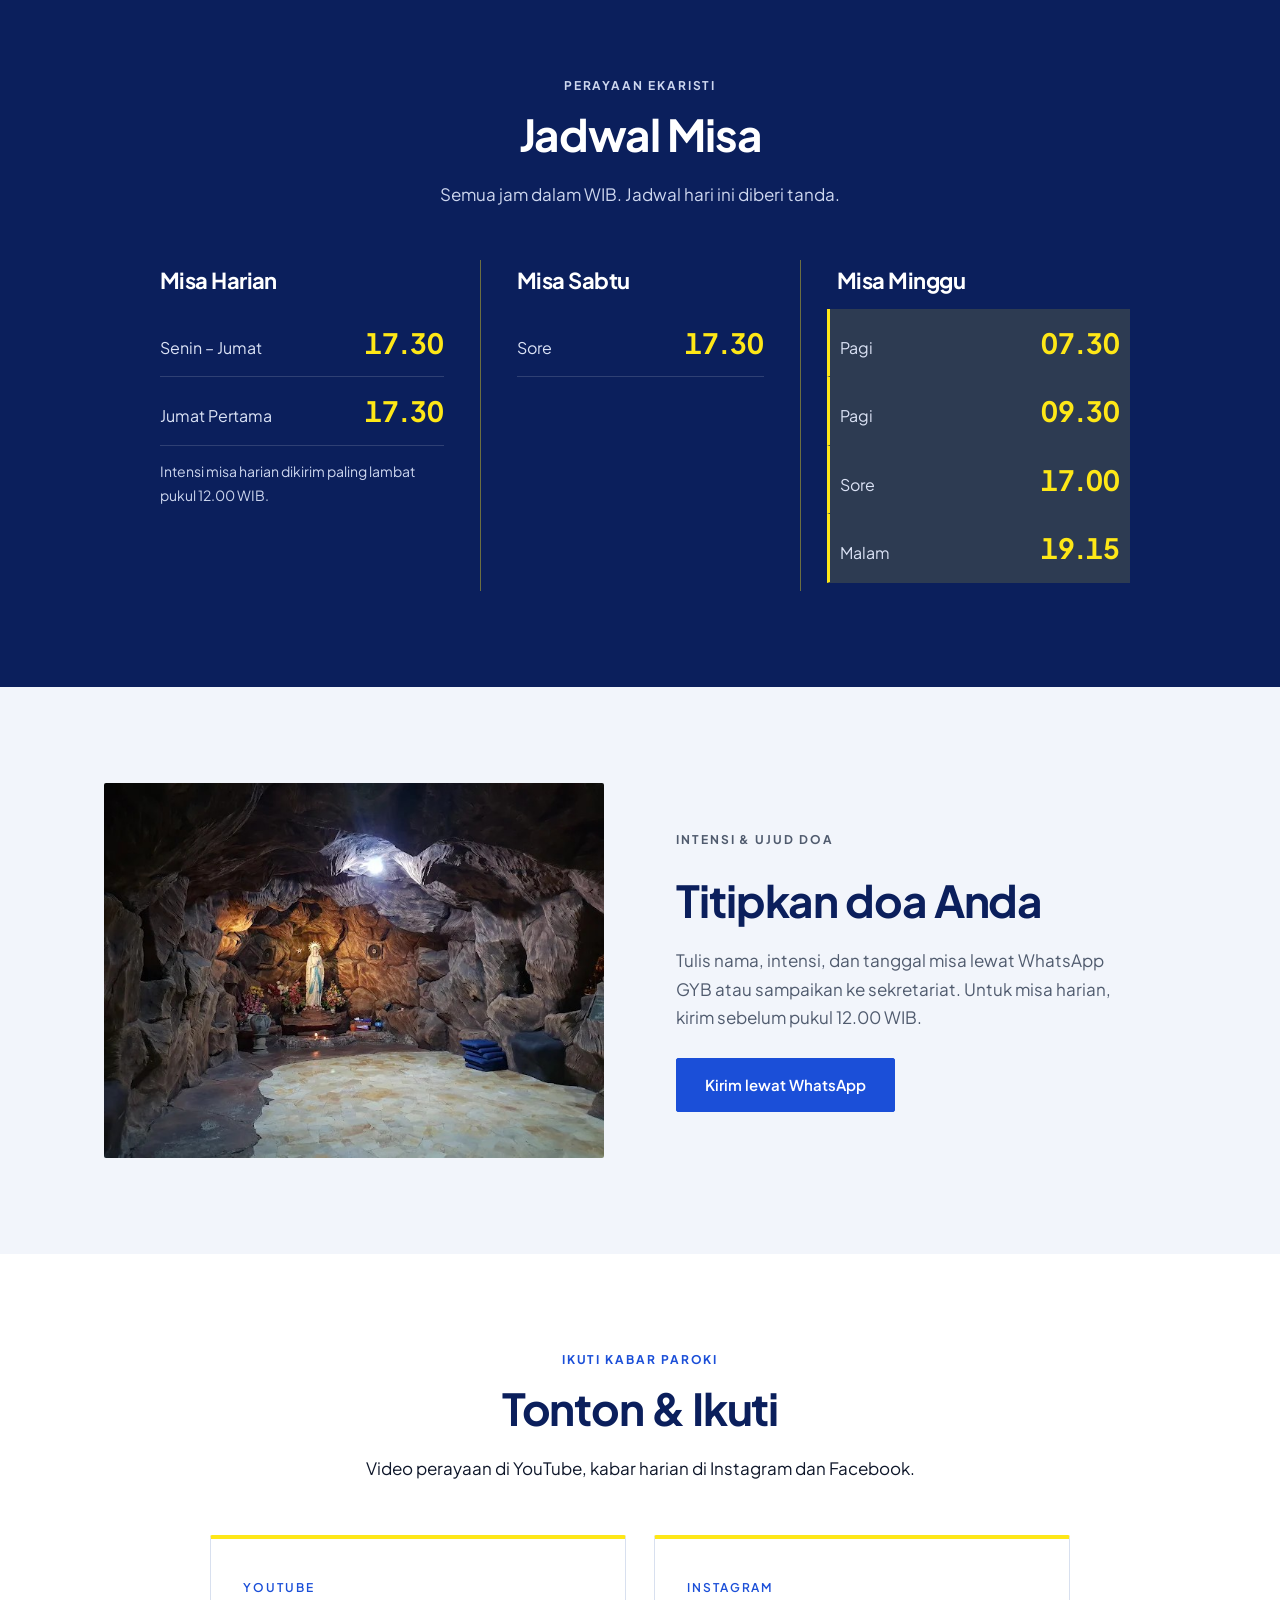
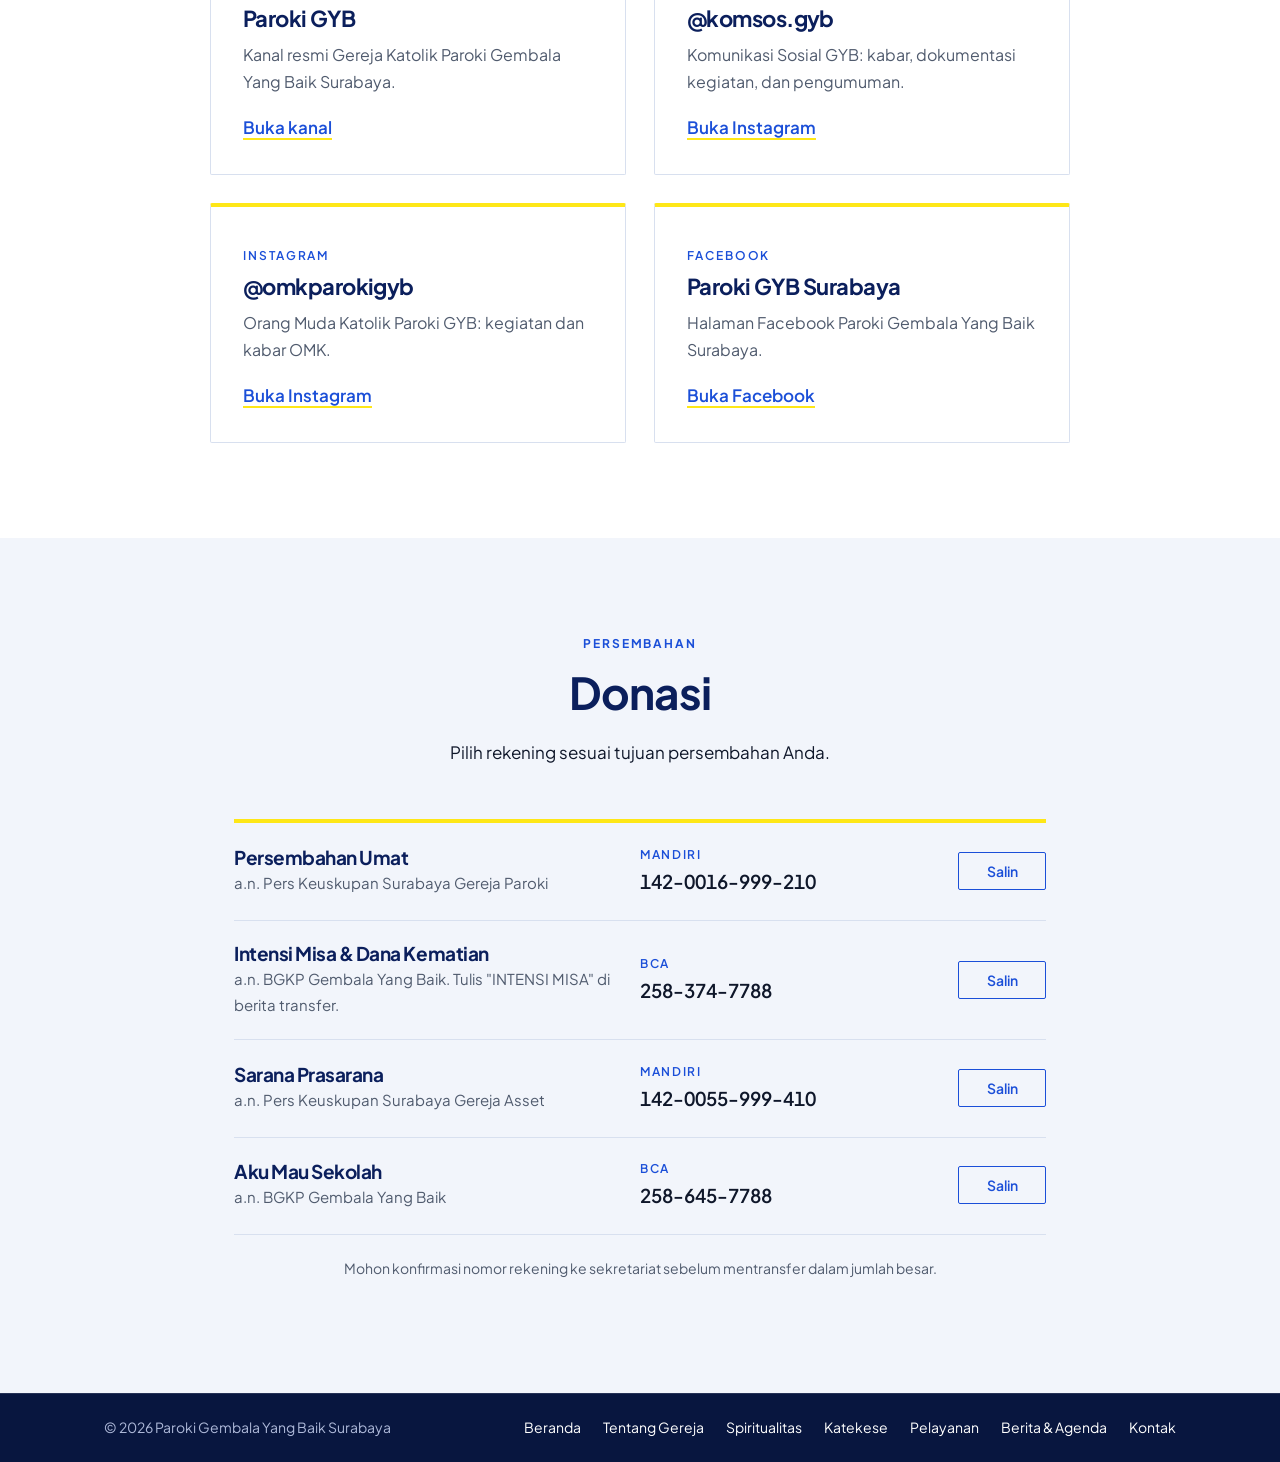
==== commit e6048ad0: "Menu Katekese di navigasi Co-Authored-By: Claude Sonnet 5.5 <noreply@anthropic.com> Claude-Session: " ====
--- a/index.html
+++ b/index.html
@@ -38,7 +38,13 @@
             <li><a href="tentang-gereja.html#sejarah">Sejarah</a></li>
           </ul>
         </li>
-        <li><a class="l" href="spiritualitas.html">Spiritualitas</a></li>
+        <li class="has-sub">
+          <a class="l" href="spiritualitas.html">Spiritualitas</a>
+          <ul class="sub">
+            <li><a href="spiritualitas.html#spiritualitas">Spiritualitas SVD</a></li>
+            <li><a href="spiritualitas.html#katekese">Katekese</a></li>
+          </ul>
+        </li>
         <li class="has-sub">
           <a class="l" href="pelayanan.html">Pelayanan</a>
           <ul class="sub">
@@ -158,7 +164,7 @@
 <footer data-nav="dark">
   <div class="wrap">
     <span>© 2026 Paroki Gembala Yang Baik Surabaya</span>
-    <span class="flinks"><a href="index.html">Beranda</a><a href="tentang-gereja.html">Tentang Gereja</a><a href="spiritualitas.html">Spiritualitas</a><a href="pelayanan.html">Pelayanan</a><a href="berita-agenda.html">Berita &amp; Agenda</a><a href="kontak.html">Kontak</a></span>
+    <span class="flinks"><a href="index.html">Beranda</a><a href="tentang-gereja.html">Tentang Gereja</a><a href="spiritualitas.html">Spiritualitas</a><a href="spiritualitas.html#katekese">Katekese</a><a href="pelayanan.html">Pelayanan</a><a href="berita-agenda.html">Berita &amp; Agenda</a><a href="kontak.html">Kontak</a></span>
   </div>
 </footer>
 
--- a/css/style.css
+++ b/css/style.css
@@ -369,3 +369,63 @@
   .rm,.fgrid article,.ev,.news,.grid3 article,.rm img,.fgrid img,.btn{transition:none}
   nav .sub{transition:none}
 }
+
+/* profil romo */
+.rm{cursor:pointer}
+.rm .more{display:inline-block;margin-top:12px;font-style:normal;font-size:13.5px;font-weight:700;color:var(--blue);border-bottom:2px solid var(--gold-l)}
+.rm:focus-visible{outline:3px solid var(--blue);outline-offset:3px}
+.profil{border:0;padding:0;max-width:860px;width:calc(100% - 32px);max-height:calc(100vh - 48px);background:#fff;color:var(--ink);border-top:6px solid var(--gold-l);box-shadow:0 30px 80px rgba(8,22,63,.35);overflow:auto}
+.profil::backdrop{background:rgba(8,22,63,.66)}
+.profil[open]{animation:pfIn .35s var(--ease)}
+.profil[open]::backdrop{animation:pfFade .35s ease}
+@keyframes pfIn{from{opacity:0;transform:translateY(16px) scale(.98)}to{opacity:1;transform:none}}
+@keyframes pfFade{from{opacity:0}to{opacity:1}}
+.pfx{position:absolute;top:10px;right:14px;z-index:2;background:none;border:0;font-size:34px;line-height:1;color:var(--navy);cursor:pointer;width:44px;height:44px}
+.pfx:hover{color:var(--blue)}
+.pfgrid{display:grid;grid-template-columns:260px 1fr;gap:36px;padding:40px}
+.pfgrid>img{width:100%;aspect-ratio:3/4;object-fit:cover;object-position:50% 18%;border:1px solid var(--rule);position:sticky;top:0;align-self:start}
+.profil h3{font-size:26px;line-height:1.25;margin:0 0 6px;color:var(--navy);padding-right:36px}
+.pfrole{color:var(--grey);margin:0 0 22px}
+.pfsec{margin-top:22px}
+.pfsec h4{font-size:13px;letter-spacing:.14em;text-transform:uppercase;color:var(--blue);margin:0 0 10px;padding-bottom:8px;border-bottom:2px solid var(--gold-l)}
+.pfsec dl{margin:0}
+.pfsec dt{font-weight:700;font-size:14px;color:var(--navy);margin-top:12px}
+.pfsec dd{margin:2px 0 0;font-size:15.5px;line-height:1.6;color:var(--ink)}
+@media (max-width:720px){.pfgrid{grid-template-columns:1fr;gap:20px;padding:28px 22px 30px}.pfgrid>img{max-width:220px;position:static}}
+@media (prefers-reduced-motion:reduce){.profil[open],.profil[open]::backdrop{animation:none}}
+
+/* katekese */
+.katekese{background:var(--cream)}
+.sr{position:absolute;left:-9999px}
+.kwhy{display:grid;grid-template-columns:repeat(3,1fr);gap:16px;margin:0 0 36px}
+.kwhy>div{background:#fff;border:1px solid var(--rule);border-top:4px solid var(--gold-l);padding:22px}
+.kwhy h3{font-size:17px;color:var(--navy);margin:0 0 6px}
+.kwhy p{margin:0;font-size:15px;color:var(--grey);line-height:1.6}
+.ksearch{width:100%;padding:15px 18px;border:1px solid var(--rule);background:#fff;font:inherit;font-size:16px;color:var(--ink);border-radius:2px}
+.ksearch:focus{outline:2px solid var(--blue);outline-offset:1px}
+.kchips{display:flex;flex-wrap:wrap;gap:8px;margin:16px 0 8px}
+.kchips a{padding:7px 14px;border:1px solid var(--rule);background:#fff;color:var(--navy);text-decoration:none;font-size:13.5px;font-weight:600;border-radius:999px;transition:background-color .25s var(--ease),border-color .25s var(--ease),color .25s var(--ease)}
+.kchips a:hover{background:var(--blue);border-color:var(--blue);color:#fff}
+.kcat{margin-top:44px;scroll-margin-top:96px}
+.kcat-h{display:flex;gap:18px;align-items:center;padding-bottom:14px;margin-bottom:6px;border-bottom:3px solid var(--blue)}
+.kno{flex:none;width:48px;height:48px;display:grid;place-items:center;background:var(--navy);color:var(--gold-l);font-weight:800;font-size:17px}
+.kcat-h h3{font-size:22px;margin:0;color:var(--navy)}
+.kcat-h p{margin:2px 0 0;font-size:14.5px;color:var(--grey)}
+.katekese details{background:#fff;border:1px solid var(--rule);border-top:0;margin:0}
+.katekese .kcat-h+details{border-top:1px solid var(--rule)}
+.katekese summary{list-style:none;cursor:pointer;display:flex;align-items:center;gap:14px;padding:17px 20px;font-weight:700;font-size:16.5px;color:var(--navy);transition:background-color .25s var(--ease)}
+.katekese summary::-webkit-details-marker{display:none}
+.katekese summary:hover{background:rgba(27,79,216,.05)}
+.katekese summary::before{content:"+";flex:none;width:26px;height:26px;display:grid;place-items:center;border:1px solid var(--rule);color:var(--blue);font-weight:800;transition:transform .3s var(--ease),background-color .25s var(--ease)}
+.katekese details[open] summary::before{content:"\2212";background:var(--blue);border-color:var(--blue);color:#fff}
+.kbody{padding:2px 22px 24px 60px;animation:kopen .35s var(--ease)}
+@keyframes kopen{from{opacity:0;transform:translateY(-6px)}to{opacity:1;transform:none}}
+.kans{margin:0;font-size:16.5px;line-height:1.8}
+.ksrc{margin-top:16px;padding:14px 16px;background:var(--cream);border-left:4px solid var(--gold-l);font-size:14.5px;line-height:1.6}
+.ksrc div{margin:4px 0}
+.ksrc b{display:inline-block;min-width:104px;color:var(--blue);font-size:12px;letter-spacing:.1em;text-transform:uppercase}
+.kempty,.knote{color:var(--grey);font-size:14.5px;margin-top:28px}
+@media (max-width:720px){.kwhy{grid-template-columns:1fr}.kbody{padding:2px 18px 22px}.ksrc b{display:block}.katekese summary{padding:15px 16px;font-size:15.5px}}
+@media (prefers-reduced-motion:reduce){.kbody{animation:none}}
+.ksrc div{display:grid;grid-template-columns:112px 1fr;gap:10px}
+@media (max-width:720px){.ksrc div{grid-template-columns:1fr;gap:0}}
